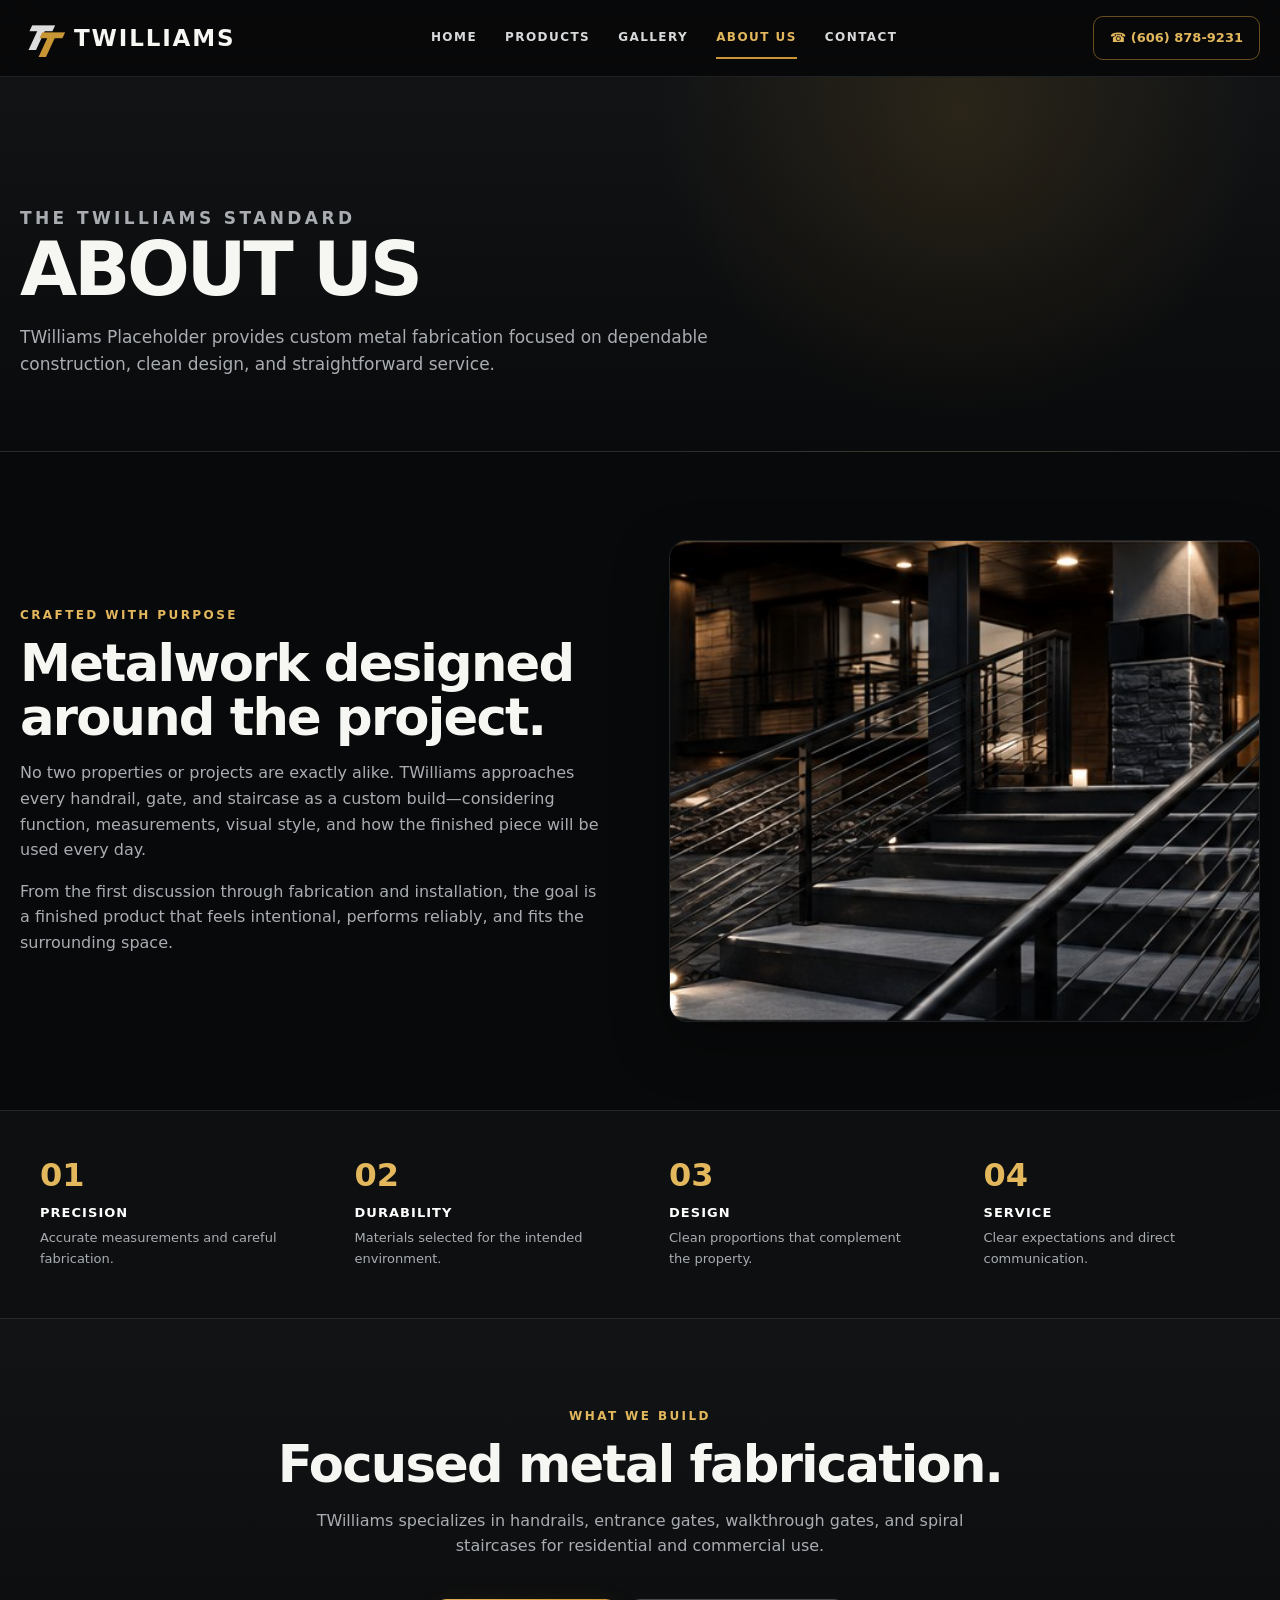
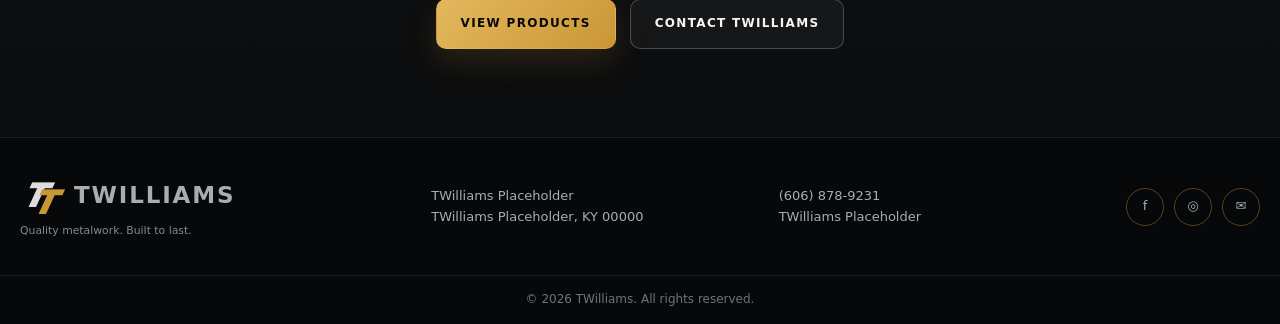
==== about.html @ 71d29798 "Add files via upload" ====
<!doctype html><html lang="en"><head><meta charset="utf-8"><meta name="viewport" content="width=device-width,initial-scale=1"><title>About Us | TWilliams</title><link rel="stylesheet" href="styles.css"></head><body>
<header class="site-header"><div class="container nav-row"><a class="brand" href="index.html"><span class="brand-mark"></span>TWILLIAMS</a><nav class="nav-links" id="navLinks"><a href="index.html">Home</a><a href="products.html">Products</a><a href="gallery.html">Gallery</a><a class="active" href="about.html">About Us</a><a href="contact.html">Contact</a></nav><a class="phone" href="tel:6068789231">☎ (606) 878-9231</a><button class="menu-btn" id="menuBtn">Menu</button></div></header>
<main><section class="page-hero"><div class="container"><p class="eyebrow">The TWilliams Standard</p><h1>About Us</h1><p>TWilliams Placeholder provides custom metal fabrication focused on dependable construction, clean design, and straightforward service.</p></div></section>
<section class="section"><div class="container split"><div><p class="eyebrow">Crafted With Purpose</p><h2 class="section-title">Metalwork designed around the project.</h2><p class="section-copy">No two properties or projects are exactly alike. TWilliams approaches every handrail, gate, and staircase as a custom build—considering function, measurements, visual style, and how the finished piece will be used every day.</p><p class="section-copy">From the first discussion through fabrication and installation, the goal is a finished product that feels intentional, performs reliably, and fits the surrounding space.</p></div><div class="split-image"><img src="assets/hero.jpg" alt="Custom exterior metal railing"></div></div></section>
<section class="benefits"><div class="container benefit-grid"><div class="benefit"><div class="benefit-number">01</div><strong>Precision</strong><p>Accurate measurements and careful fabrication.</p></div><div class="benefit"><div class="benefit-number">02</div><strong>Durability</strong><p>Materials selected for the intended environment.</p></div><div class="benefit"><div class="benefit-number">03</div><strong>Design</strong><p>Clean proportions that complement the property.</p></div><div class="benefit"><div class="benefit-number">04</div><strong>Service</strong><p>Clear expectations and direct communication.</p></div></div></section>
<section class="section services-section"><div class="container"><div class="section-head"><p class="eyebrow">What We Build</p><h2 class="section-title">Focused metal fabrication.</h2><p class="section-copy">TWilliams specializes in handrails, entrance gates, walkthrough gates, and spiral staircases for residential and commercial use.</p></div><div class="actions" style="justify-content:center"><a class="btn btn-primary" href="products.html">View Products</a><a class="btn btn-secondary" href="contact.html">Contact TWilliams</a></div></div></section></main>
<footer><div class="container footer-row"><div class="footer-brand"><a class="brand" href="index.html"><span class="brand-mark"></span>TWILLIAMS</a><small>Quality metalwork. Built to last.</small></div><div>TWilliams Placeholder<br>TWilliams Placeholder, KY 00000</div><div>(606) 878-9231<br>TWilliams Placeholder</div><div class="socials"><a href="#">f</a><a href="#">◎</a><a href="mailto:placeholder@example.com">✉</a></div></div><div class="copyright">© 2026 TWilliams. All rights reserved.</div></footer><script src="script.js"></script></body></html>
---- styles.css ----
:root{
  --bg:#08090a;--panel:#111315;--panel-2:#17191c;--text:#f6f6f2;--muted:#a9adb2;
  --gold:#c99635;--gold-light:#e3b85d;--line:rgba(255,255,255,.10);--max:1240px;
  --radius:16px;--shadow:0 20px 55px rgba(0,0,0,.34)
}
*{box-sizing:border-box}html{scroll-behavior:smooth}body{margin:0;background:var(--bg);color:var(--text);font-family:Inter,ui-sans-serif,system-ui,-apple-system,BlinkMacSystemFont,"Segoe UI",Arial,sans-serif;line-height:1.6}a{color:inherit;text-decoration:none}img{display:block;width:100%;max-width:100%}button,input,select,textarea{font:inherit}.container{width:min(var(--max),calc(100% - 40px));margin:auto}.section{padding:88px 0}.eyebrow{margin:0 0 12px;color:var(--gold-light);font-size:12px;font-weight:800;letter-spacing:.2em;text-transform:uppercase}.section-title{margin:0;font-size:clamp(34px,4vw,54px);line-height:1.05;letter-spacing:-.035em}.section-copy{max-width:680px;margin:16px 0 0;color:var(--muted)}
.site-header{position:sticky;top:0;z-index:50;background:rgba(8,9,10,.88);backdrop-filter:blur(18px);border-bottom:1px solid var(--line)}.nav-row{height:76px;display:flex;align-items:center;justify-content:space-between;gap:28px}.brand{display:flex;align-items:center;gap:12px;font-size:23px;font-weight:900;letter-spacing:.08em}.brand-mark{position:relative;width:42px;height:42px}.brand-mark:before,.brand-mark:after{content:"T";position:absolute;inset:0;display:grid;place-items:center;font-size:32px;font-weight:1000;font-style:italic}.brand-mark:before{color:#ddd;transform:translate(-5px,-3px) skew(-12deg)}.brand-mark:after{color:var(--gold);transform:translate(5px,4px) skew(-12deg)}.nav-links{display:flex;align-items:center;gap:28px;font-size:12px;font-weight:800;letter-spacing:.12em;text-transform:uppercase}.nav-links a{position:relative;padding:29px 0;color:#d7d9da}.nav-links a:after{content:"";position:absolute;left:0;right:100%;bottom:18px;height:2px;background:var(--gold);transition:.2s}.nav-links a:hover,.nav-links a.active{color:var(--gold-light)}.nav-links a:hover:after,.nav-links a.active:after{right:0}.phone{display:inline-flex;align-items:center;gap:9px;padding:11px 16px;border:1px solid rgba(201,150,53,.5);border-radius:10px;color:var(--gold-light);font-size:13px;font-weight:800}.menu-btn{display:none;background:transparent;border:1px solid var(--line);border-radius:9px;color:#fff;padding:9px 12px;font-weight:800}
.hero{min-height:610px;display:flex;align-items:center;position:relative;overflow:hidden;background:url('assets/hero.jpg') center right/cover no-repeat;border-bottom:1px solid var(--line)}.hero:before{content:"";position:absolute;inset:0;background:linear-gradient(90deg,rgba(4,5,6,.98) 0%,rgba(4,5,6,.92) 34%,rgba(4,5,6,.55) 64%,rgba(4,5,6,.18) 100%)}.hero-content{position:relative;z-index:1;max-width:700px;padding:92px 0}.hero h1{margin:0;font-size:clamp(58px,7vw,92px);line-height:.95;letter-spacing:-.05em;text-transform:uppercase}.hero h1 span{display:block;color:var(--gold-light);margin-top:9px}.hero p{max-width:570px;margin:24px 0 0;color:#d3d5d6;font-size:17px}.actions{display:flex;gap:14px;flex-wrap:wrap;margin-top:34px}.btn{min-height:50px;padding:0 24px;border-radius:10px;display:inline-flex;align-items:center;justify-content:center;border:1px solid transparent;text-transform:uppercase;font-size:12px;font-weight:900;letter-spacing:.11em;cursor:pointer;transition:.2s}.btn-primary{background:linear-gradient(135deg,var(--gold-light),var(--gold));color:#080808;box-shadow:0 12px 30px rgba(201,150,53,.17)}.btn-primary:hover{transform:translateY(-2px);filter:brightness(1.06)}.btn-secondary{border-color:rgba(255,255,255,.22);background:rgba(255,255,255,.04)}.btn-secondary:hover{border-color:var(--gold);color:var(--gold-light)}
.page-hero{padding:110px 0 72px;background:radial-gradient(circle at 75% 10%,rgba(201,150,53,.14),transparent 30%),linear-gradient(180deg,#111315,#090a0b);border-bottom:1px solid var(--line)}.page-hero h1{margin:0;font-size:clamp(46px,6vw,74px);line-height:1;text-transform:uppercase;letter-spacing:-.045em}.page-hero p{max-width:700px;margin:18px 0 0;color:var(--muted);font-size:17px}
.services-section{background:linear-gradient(180deg,#111315,#0b0c0d)}.section-head{text-align:center;margin-bottom:40px}.section-head .section-copy{margin-inline:auto}.service-grid{display:grid;grid-template-columns:repeat(4,1fr);gap:22px}.service-card{background:var(--panel);border:1px solid var(--line);border-radius:var(--radius);overflow:hidden;box-shadow:0 10px 30px rgba(0,0,0,.18);transition:.25s}.service-card:hover{transform:translateY(-5px);border-color:rgba(201,150,53,.55);box-shadow:var(--shadow)}.service-image{height:215px;overflow:hidden;background:#0d0f10}.service-image img{height:100%;object-fit:cover;transition:.4s}.service-card:hover img{transform:scale(1.04)}.service-body{padding:22px}.service-kicker{color:var(--gold-light);font-size:11px;font-weight:800;letter-spacing:.16em;text-transform:uppercase}.service-body h3{margin:8px 0;font-size:22px}.service-body p{margin:0;color:var(--muted);font-size:14px}.text-link{display:inline-flex;gap:8px;margin-top:18px;color:var(--gold-light);font-size:12px;font-weight:900;letter-spacing:.12em;text-transform:uppercase}
.split{display:grid;grid-template-columns:1fr 1fr;gap:58px;align-items:center}.split-image{border-radius:18px;overflow:hidden;border:1px solid var(--line);box-shadow:var(--shadow)}.split-image img{height:480px;object-fit:cover}.check-list{display:grid;gap:12px;margin:24px 0 0;padding:0;list-style:none}.check-list li{display:flex;gap:11px;color:#d8dadb}.check-list li:before{content:"✓";color:var(--gold-light);font-weight:900}
.gallery-grid{display:grid;grid-template-columns:repeat(12,1fr);gap:18px}.gallery-item{position:relative;overflow:hidden;border-radius:14px;border:1px solid var(--line);min-height:270px;background:#111}.gallery-item img{height:100%;object-fit:cover;transition:.35s}.gallery-item:hover img{transform:scale(1.04)}.gallery-item:nth-child(1),.gallery-item:nth-child(6){grid-column:span 7}.gallery-item:nth-child(2),.gallery-item:nth-child(5){grid-column:span 5}.gallery-item:nth-child(3),.gallery-item:nth-child(4){grid-column:span 6}.gallery-label{position:absolute;left:16px;bottom:16px;padding:8px 11px;border-radius:8px;background:rgba(0,0,0,.68);backdrop-filter:blur(8px);font-size:12px;font-weight:800;letter-spacing:.08em;text-transform:uppercase}
.benefits{background:#0d0f10;border-top:1px solid var(--line);border-bottom:1px solid var(--line)}.benefit-grid{display:grid;grid-template-columns:repeat(4,1fr);gap:18px;padding:28px 0}.benefit{padding:20px;border-radius:12px}.benefit strong{display:block;margin-bottom:5px;font-size:13px;text-transform:uppercase;letter-spacing:.08em;color:#fff}.benefit p{margin:0;color:var(--muted);font-size:13px}.benefit-number{font-size:32px;font-weight:900;color:var(--gold-light);line-height:1;margin-bottom:12px}
.form-shell{display:grid;grid-template-columns:.9fr 1.1fr;gap:42px;padding:44px;border:1px solid rgba(201,150,53,.25);border-radius:18px;background:linear-gradient(135deg,rgba(255,255,255,.035),rgba(255,255,255,.015));box-shadow:var(--shadow)}.contact-stack{display:grid;gap:16px;margin-top:28px}.contact-card{padding:18px;border:1px solid var(--line);border-radius:12px;background:rgba(255,255,255,.02)}.contact-card strong{display:block;margin-bottom:4px;color:var(--gold-light);font-size:12px;letter-spacing:.1em;text-transform:uppercase}.contact-card span{color:var(--muted)}.quote-form{display:grid;grid-template-columns:1fr 1fr;gap:14px}.quote-form input,.quote-form select,.quote-form textarea{width:100%;border:1px solid var(--line);border-radius:10px;background:#0b0d0f;color:#fff;padding:13px 14px;outline:none}.quote-form textarea{min-height:150px;resize:vertical;grid-column:1/-1}.quote-form input:focus,.quote-form select:focus,.quote-form textarea:focus{border-color:var(--gold);box-shadow:0 0 0 3px rgba(201,150,53,.08)}.quote-form button{grid-column:1/-1}
footer{background:#070809;border-top:1px solid var(--line)}.footer-row{display:grid;grid-template-columns:1.2fr 1fr 1fr auto;gap:28px;align-items:center;padding:36px 0;color:var(--muted);font-size:13px}.footer-brand small{display:block;margin-top:6px;color:#85898c}.socials{display:flex;gap:10px}.socials a{width:38px;height:38px;border:1px solid rgba(201,150,53,.4);border-radius:50%;display:grid;place-items:center}.copyright{text-align:center;padding:14px;border-top:1px solid rgba(255,255,255,.07);color:#6f7377;font-size:12px}
@media(max-width:1100px){.phone{display:none}.service-grid{grid-template-columns:repeat(2,1fr)}.benefit-grid{grid-template-columns:repeat(2,1fr)}.footer-row{grid-template-columns:1fr 1fr}.split,.form-shell{grid-template-columns:1fr}}
@media(max-width:760px){.container{width:min(var(--max),calc(100% - 28px))}.section{padding:62px 0}.nav-row{height:68px}.brand{font-size:20px}.menu-btn{display:block}.nav-links{display:none;position:absolute;top:68px;left:0;right:0;padding:10px 20px 20px;background:#0a0b0c;border-bottom:1px solid var(--line);flex-direction:column;align-items:stretch;gap:0}.nav-links.open{display:flex}.nav-links a{padding:14px 0}.nav-links a:after{display:none}.hero{min-height:580px;background-position:66% center}.hero-content{padding:70px 0}.hero p{font-size:15px}.service-grid,.benefit-grid{grid-template-columns:1fr}.service-image{height:235px}.gallery-grid{grid-template-columns:1fr}.gallery-item,.gallery-item:nth-child(n){grid-column:auto;min-height:250px}.split-image img{height:340px}.form-shell{padding:26px 20px}.quote-form{grid-template-columns:1fr}.quote-form textarea,.quote-form button{grid-column:auto}.footer-row{grid-template-columns:1fr;padding:28px 0}}
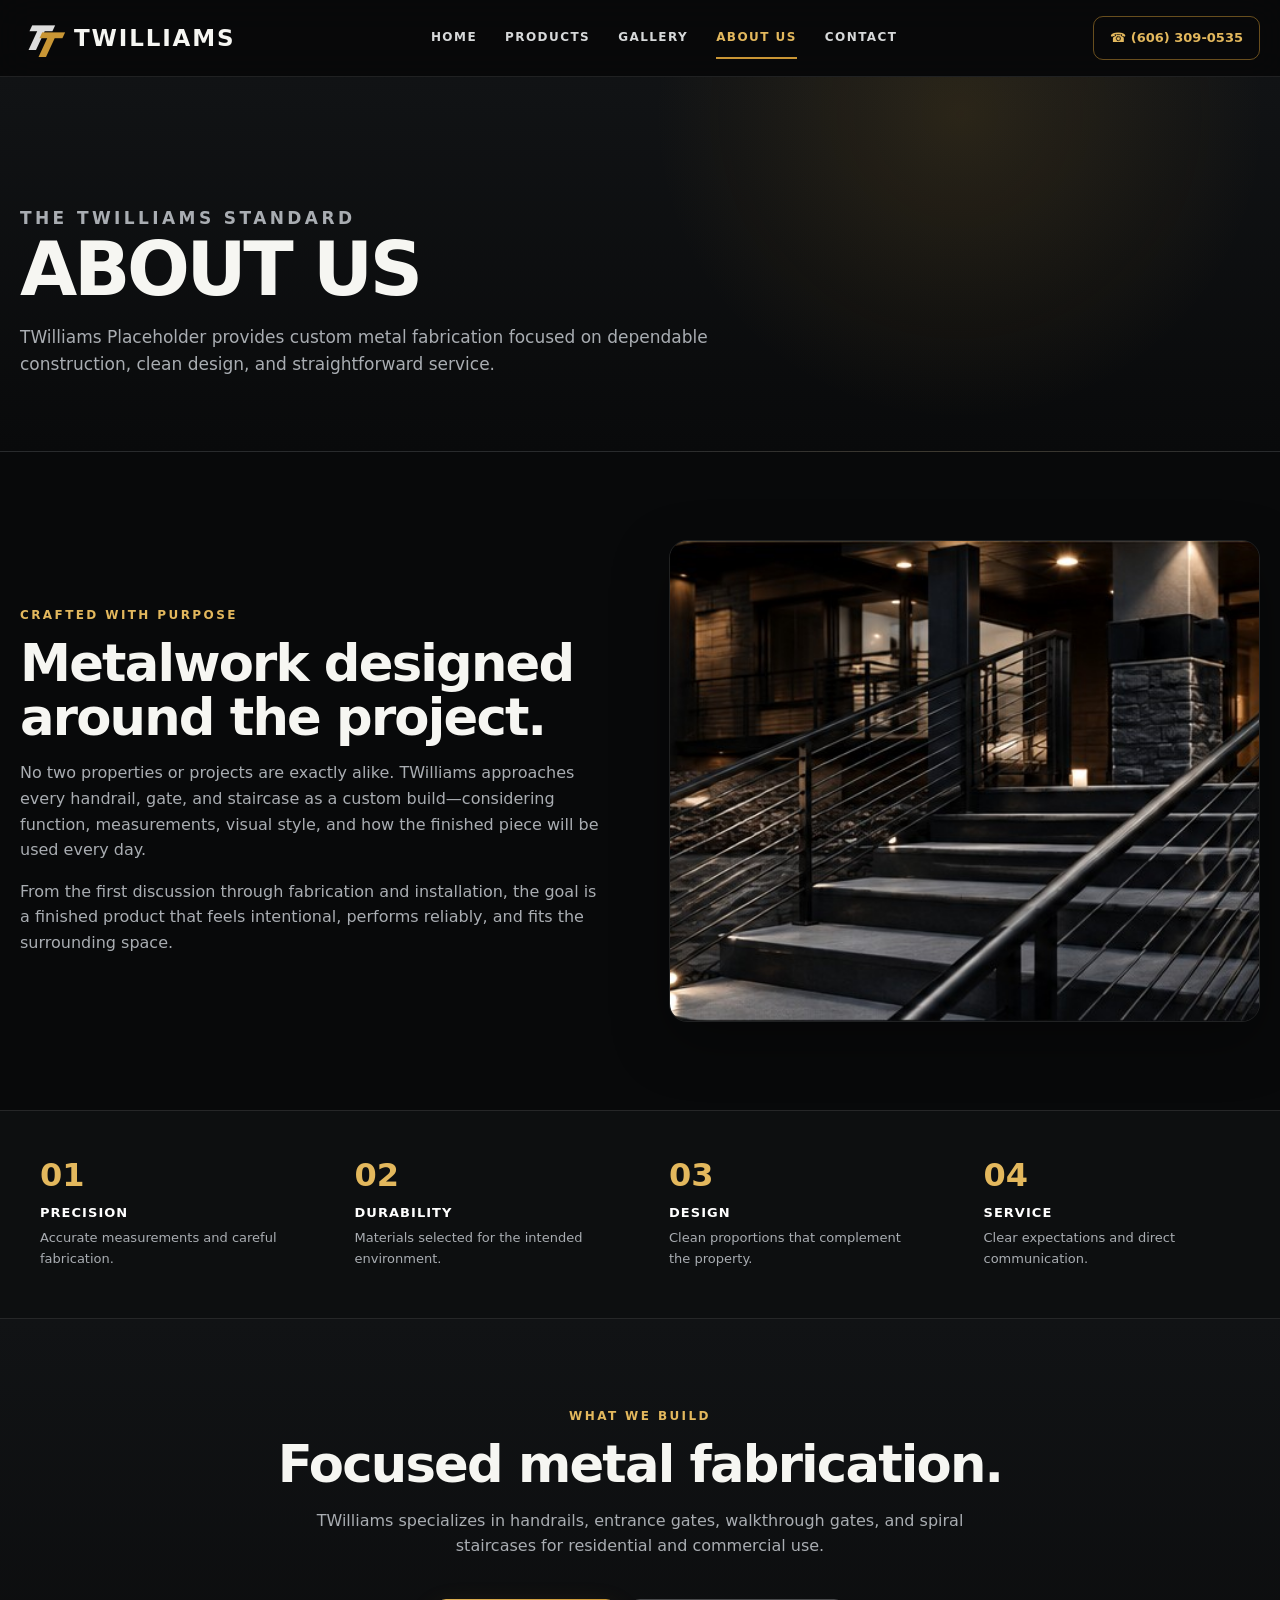
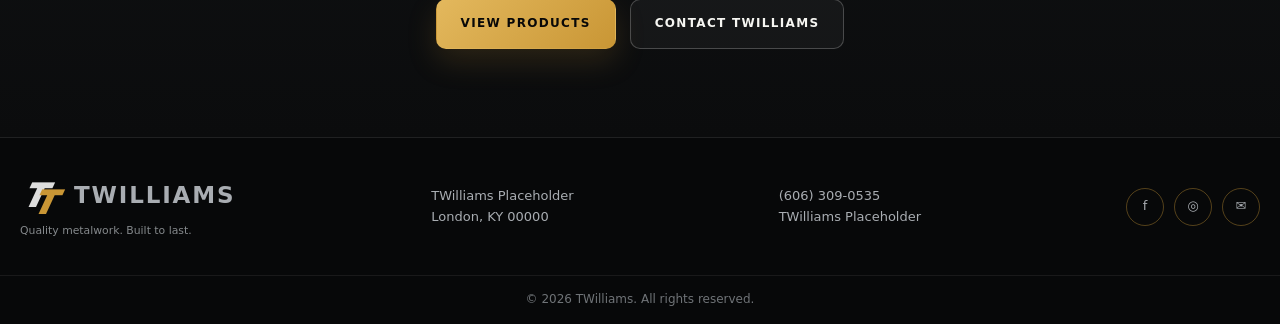
==== commit 6d50a731: "Add files via upload" ====
--- a/about.html
+++ b/about.html
@@ -1,7 +1,7 @@
 <!doctype html><html lang="en"><head><meta charset="utf-8"><meta name="viewport" content="width=device-width,initial-scale=1"><title>About Us | TWilliams</title><link rel="stylesheet" href="styles.css"></head><body>
-<header class="site-header"><div class="container nav-row"><a class="brand" href="index.html"><span class="brand-mark"></span>TWILLIAMS</a><nav class="nav-links" id="navLinks"><a href="index.html">Home</a><a href="products.html">Products</a><a href="gallery.html">Gallery</a><a class="active" href="about.html">About Us</a><a href="contact.html">Contact</a></nav><a class="phone" href="tel:6068789231">☎ (606) 878-9231</a><button class="menu-btn" id="menuBtn">Menu</button></div></header>
+<header class="site-header"><div class="container nav-row"><a class="brand" href="index.html"><span class="brand-mark"></span>TWILLIAMS</a><nav class="nav-links" id="navLinks"><a href="index.html">Home</a><a href="products.html">Products</a><a href="gallery.html">Gallery</a><a class="active" href="about.html">About Us</a><a href="contact.html">Contact</a></nav><a class="phone" href="tel:6063090535">☎ (606) 309-0535</a><button class="menu-btn" id="menuBtn">Menu</button></div></header>
 <main><section class="page-hero"><div class="container"><p class="eyebrow">The TWilliams Standard</p><h1>About Us</h1><p>TWilliams Placeholder provides custom metal fabrication focused on dependable construction, clean design, and straightforward service.</p></div></section>
 <section class="section"><div class="container split"><div><p class="eyebrow">Crafted With Purpose</p><h2 class="section-title">Metalwork designed around the project.</h2><p class="section-copy">No two properties or projects are exactly alike. TWilliams approaches every handrail, gate, and staircase as a custom build—considering function, measurements, visual style, and how the finished piece will be used every day.</p><p class="section-copy">From the first discussion through fabrication and installation, the goal is a finished product that feels intentional, performs reliably, and fits the surrounding space.</p></div><div class="split-image"><img src="assets/hero.jpg" alt="Custom exterior metal railing"></div></div></section>
 <section class="benefits"><div class="container benefit-grid"><div class="benefit"><div class="benefit-number">01</div><strong>Precision</strong><p>Accurate measurements and careful fabrication.</p></div><div class="benefit"><div class="benefit-number">02</div><strong>Durability</strong><p>Materials selected for the intended environment.</p></div><div class="benefit"><div class="benefit-number">03</div><strong>Design</strong><p>Clean proportions that complement the property.</p></div><div class="benefit"><div class="benefit-number">04</div><strong>Service</strong><p>Clear expectations and direct communication.</p></div></div></section>
 <section class="section services-section"><div class="container"><div class="section-head"><p class="eyebrow">What We Build</p><h2 class="section-title">Focused metal fabrication.</h2><p class="section-copy">TWilliams specializes in handrails, entrance gates, walkthrough gates, and spiral staircases for residential and commercial use.</p></div><div class="actions" style="justify-content:center"><a class="btn btn-primary" href="products.html">View Products</a><a class="btn btn-secondary" href="contact.html">Contact TWilliams</a></div></div></section></main>
-<footer><div class="container footer-row"><div class="footer-brand"><a class="brand" href="index.html"><span class="brand-mark"></span>TWILLIAMS</a><small>Quality metalwork. Built to last.</small></div><div>TWilliams Placeholder<br>TWilliams Placeholder, KY 00000</div><div>(606) 878-9231<br>TWilliams Placeholder</div><div class="socials"><a href="#">f</a><a href="#">◎</a><a href="mailto:placeholder@example.com">✉</a></div></div><div class="copyright">© 2026 TWilliams. All rights reserved.</div></footer><script src="script.js"></script></body></html>
+<footer><div class="container footer-row"><div class="footer-brand"><a class="brand" href="index.html"><span class="brand-mark"></span>TWILLIAMS</a><small>Quality metalwork. Built to last.</small></div><div>TWilliams Placeholder<br>London, KY 00000</div><div>(606) 309-0535<br>TWilliams Placeholder</div><div class="socials"><a href="#">f</a><a href="#">◎</a><a href="mailto:lynked5m@gmail.com">✉</a></div></div><div class="copyright">© 2026 TWilliams. All rights reserved.</div></footer><script src="script.js"></script></body></html>
--- a/styles.css
+++ b/styles.css
@@ -15,3 +15,40 @@
 footer{background:#070809;border-top:1px solid var(--line)}.footer-row{display:grid;grid-template-columns:1.2fr 1fr 1fr auto;gap:28px;align-items:center;padding:36px 0;color:var(--muted);font-size:13px}.footer-brand small{display:block;margin-top:6px;color:#85898c}.socials{display:flex;gap:10px}.socials a{width:38px;height:38px;border:1px solid rgba(201,150,53,.4);border-radius:50%;display:grid;place-items:center}.copyright{text-align:center;padding:14px;border-top:1px solid rgba(255,255,255,.07);color:#6f7377;font-size:12px}
 @media(max-width:1100px){.phone{display:none}.service-grid{grid-template-columns:repeat(2,1fr)}.benefit-grid{grid-template-columns:repeat(2,1fr)}.footer-row{grid-template-columns:1fr 1fr}.split,.form-shell{grid-template-columns:1fr}}
 @media(max-width:760px){.container{width:min(var(--max),calc(100% - 28px))}.section{padding:62px 0}.nav-row{height:68px}.brand{font-size:20px}.menu-btn{display:block}.nav-links{display:none;position:absolute;top:68px;left:0;right:0;padding:10px 20px 20px;background:#0a0b0c;border-bottom:1px solid var(--line);flex-direction:column;align-items:stretch;gap:0}.nav-links.open{display:flex}.nav-links a{padding:14px 0}.nav-links a:after{display:none}.hero{min-height:580px;background-position:66% center}.hero-content{padding:70px 0}.hero p{font-size:15px}.service-grid,.benefit-grid{grid-template-columns:1fr}.service-image{height:235px}.gallery-grid{grid-template-columns:1fr}.gallery-item,.gallery-item:nth-child(n){grid-column:auto;min-height:250px}.split-image img{height:340px}.form-shell{padding:26px 20px}.quote-form{grid-template-columns:1fr}.quote-form textarea,.quote-form button{grid-column:auto}.footer-row{grid-template-columns:1fr;padding:28px 0}}
+
+/* Contact page enhancements */
+.contact-hero{background:radial-gradient(circle at 82% 18%,rgba(201,150,53,.18),transparent 28%),linear-gradient(180deg,#14171a,#090a0b)}
+.contact-layout{display:grid;grid-template-columns:minmax(300px,.82fr) minmax(0,1.18fr);gap:34px;align-items:start}
+.contact-panel{position:sticky;top:110px;padding:8px 8px 8px 0}
+.contact-link{display:flex;align-items:flex-start;gap:15px;transition:.2s}
+a.contact-link:hover{transform:translateX(4px);border-color:rgba(201,150,53,.48);background:rgba(201,150,53,.05)}
+.contact-icon{flex:0 0 42px;width:42px;height:42px;border:1px solid rgba(201,150,53,.35);border-radius:11px;display:grid;place-items:center;color:var(--gold-light);font-size:18px;background:rgba(201,150,53,.05)}
+.contact-link>span:last-child{display:block}.contact-link strong{margin:0}.contact-link span span{display:block;color:#c7c9cb}
+.service-area{margin-top:20px;padding:20px 22px;border-left:3px solid var(--gold);background:rgba(255,255,255,.025);border-radius:0 12px 12px 0}.service-area strong{font-size:13px;letter-spacing:.09em;text-transform:uppercase}.service-area p{margin:7px 0 0;color:var(--muted);font-size:14px}
+.form-card{padding:36px;border:1px solid rgba(201,150,53,.25);border-radius:20px;background:linear-gradient(145deg,rgba(255,255,255,.045),rgba(255,255,255,.015));box-shadow:var(--shadow)}
+.form-heading{margin-bottom:25px}.form-heading h2{margin:0;font-size:clamp(29px,4vw,42px);line-height:1.08}.form-heading p:last-child{margin:9px 0 0;color:var(--muted);font-size:14px}
+.quote-form label{display:grid;gap:7px}.quote-form label>span{font-size:12px;font-weight:800;letter-spacing:.04em;color:#dfe1e2}.quote-form .full{grid-column:1/-1}.quote-form input[type=file]{padding:11px;background:#0b0d0f}.upload-field small{color:#7f8488;font-size:12px;line-height:1.5}.consent{display:flex!important;grid-template-columns:auto 1fr!important;align-items:flex-start;gap:10px!important}.consent input{width:18px!important;height:18px;margin:2px 0 0;accent-color:var(--gold)}.consent span{font-weight:500!important;color:var(--muted)!important}.form-status{min-height:1.2em;margin:0;color:var(--gold-light);font-size:13px}.form-note{margin:0;padding:13px 14px;border:1px dashed rgba(255,255,255,.14);border-radius:10px;color:#858a8e;font-size:12px;background:rgba(0,0,0,.18)}.form-note code{color:#c8ccd0}
+.map-section{padding:80px 0;background:#0d0f10;border-top:1px solid var(--line)}.map-grid{display:grid;grid-template-columns:.72fr 1.28fr;gap:44px;align-items:center}.map-frame{height:390px;border-radius:18px;overflow:hidden;border:1px solid var(--line);box-shadow:var(--shadow)}.map-frame iframe{width:100%;height:100%;border:0;filter:grayscale(.82) contrast(1.05) brightness(.78)}
+.footer-row strong{color:#f4f4f1;font-size:11px;letter-spacing:.1em;text-transform:uppercase}.footer-row a:hover{color:var(--gold-light)}
+.mobile-call{display:none}
+@media(max-width:1000px){.contact-layout,.map-grid{grid-template-columns:1fr}.contact-panel{position:static}.map-frame{height:340px}}
+@media(max-width:760px){body{padding-bottom:62px}.form-card{padding:25px 18px}.quote-form .full{grid-column:auto}.contact-panel{padding:0}.map-section{padding:62px 0}.mobile-call{position:fixed;z-index:70;left:0;right:0;bottom:0;height:58px;display:flex;align-items:center;justify-content:center;background:linear-gradient(135deg,var(--gold-light),var(--gold));color:#080808;font-size:14px;font-weight:950;letter-spacing:.08em;text-transform:uppercase;box-shadow:0 -10px 30px rgba(0,0,0,.4)}}
+
+/* Formspree submission states */
+.form-honeypot{position:absolute!important;left:-9999px!important;width:1px!important;height:1px!important;overflow:hidden!important}
+.form-status{min-height:24px;margin:0;font-weight:700}
+.form-status.success{color:#54b96c}
+.form-status.error{color:#e36a6a}
+.quote-form button:disabled{cursor:not-allowed;opacity:.65}
+
+/* Final project photo selection UI */
+.upload-field{display:block!important}
+.upload-field>label{display:block;margin-bottom:7px}
+.upload-field>label>span{font-size:12px;font-weight:800;letter-spacing:.04em;color:#dfe1e2}
+#attachment{display:block;width:100%;padding:11px;border:1px solid var(--line);border-radius:10px;background:#0b0d0f;color:#fff}
+.selected-files{display:flex;flex-direction:column;align-items:stretch;gap:8px;margin-top:10px}
+.selected-files:empty{display:none}
+.file-tag{display:flex;align-items:center;justify-content:space-between;gap:14px;width:100%;padding:10px 12px;background:#151719;border:1px solid rgba(201,150,53,.38);border-radius:9px;color:#f2f3f3;box-shadow:none}
+.file-name{min-width:0;overflow:hidden;text-overflow:ellipsis;white-space:nowrap;font-size:13px}
+.file-remove{flex:0 0 30px;width:30px;height:30px;padding:0!important;margin:0!important;display:grid!important;place-items:center;background:transparent!important;border:1px solid rgba(201,150,53,.58)!important;border-radius:50%!important;color:var(--gold-light)!important;font:600 20px/1 Arial,sans-serif!important;cursor:pointer;transition:.18s}
+.file-remove:hover,.file-remove:focus-visible{background:var(--gold)!important;color:#090a0b!important;transform:scale(1.05)}
